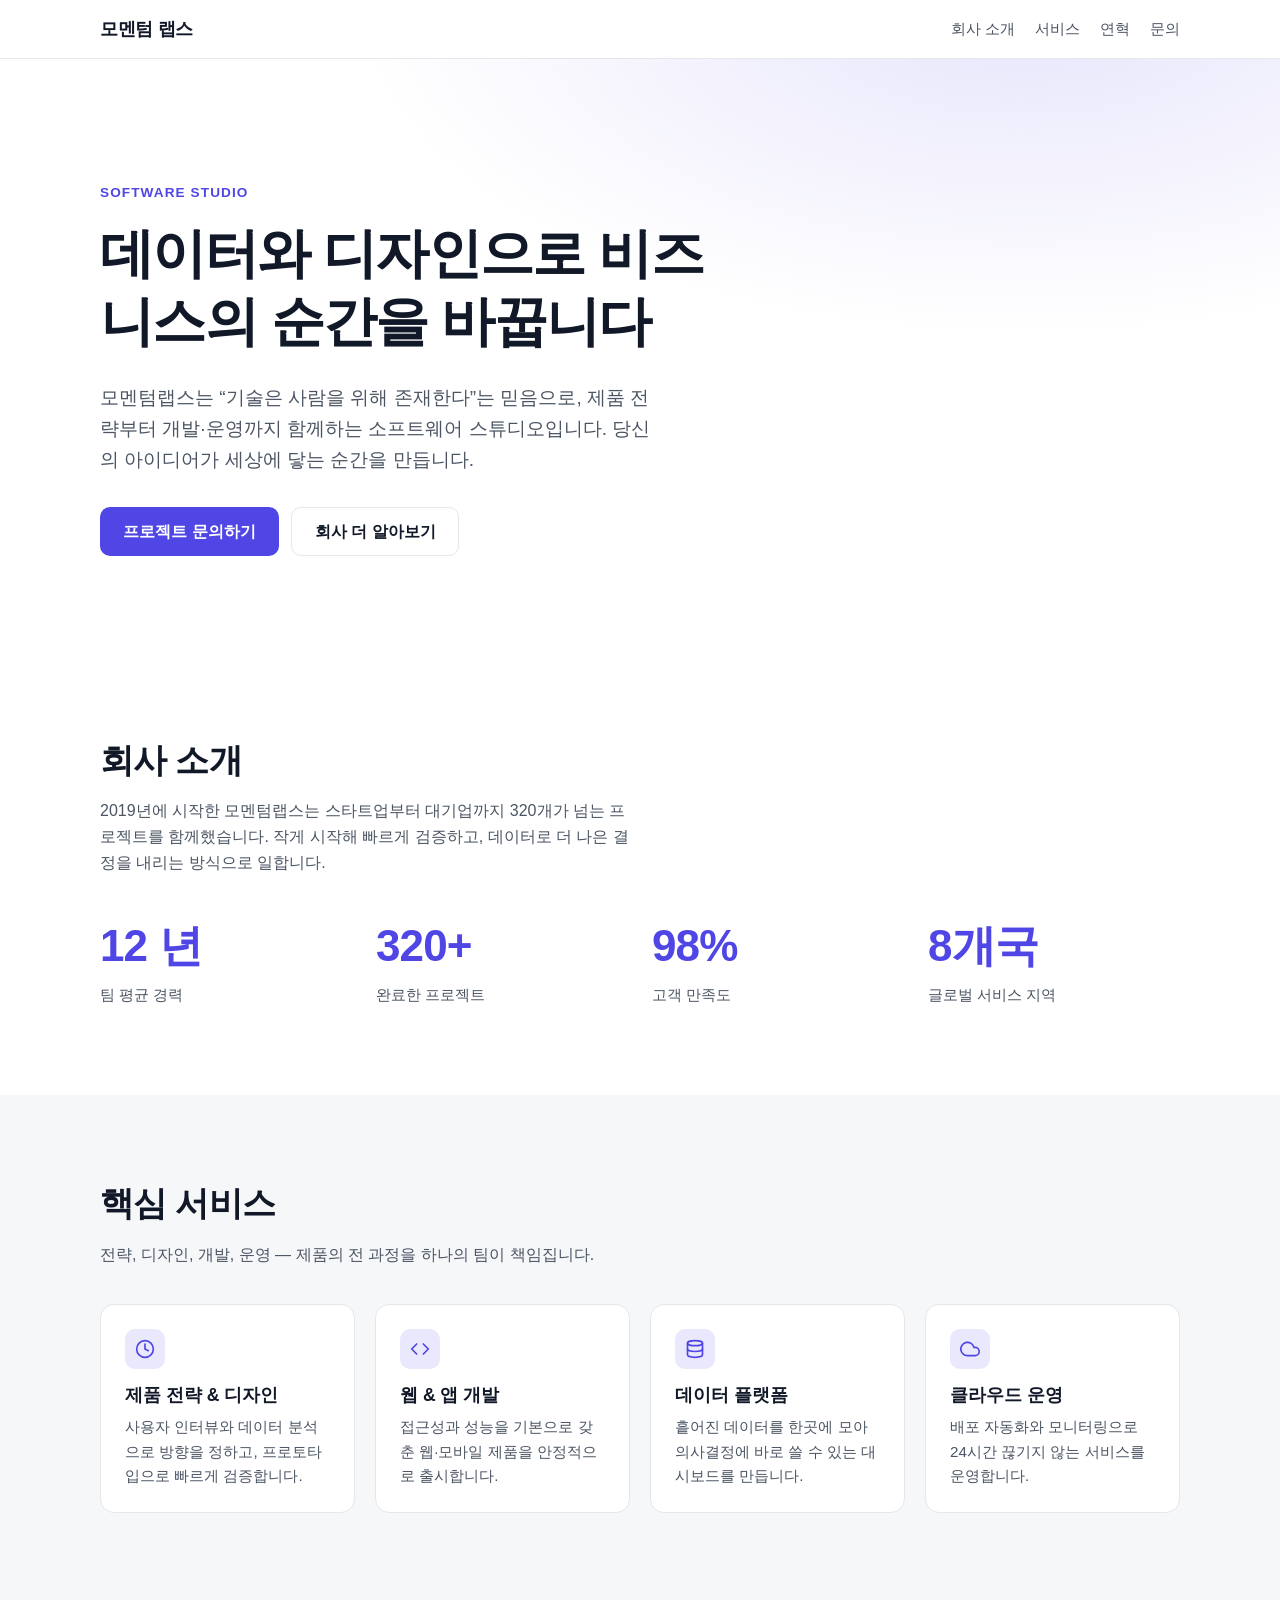
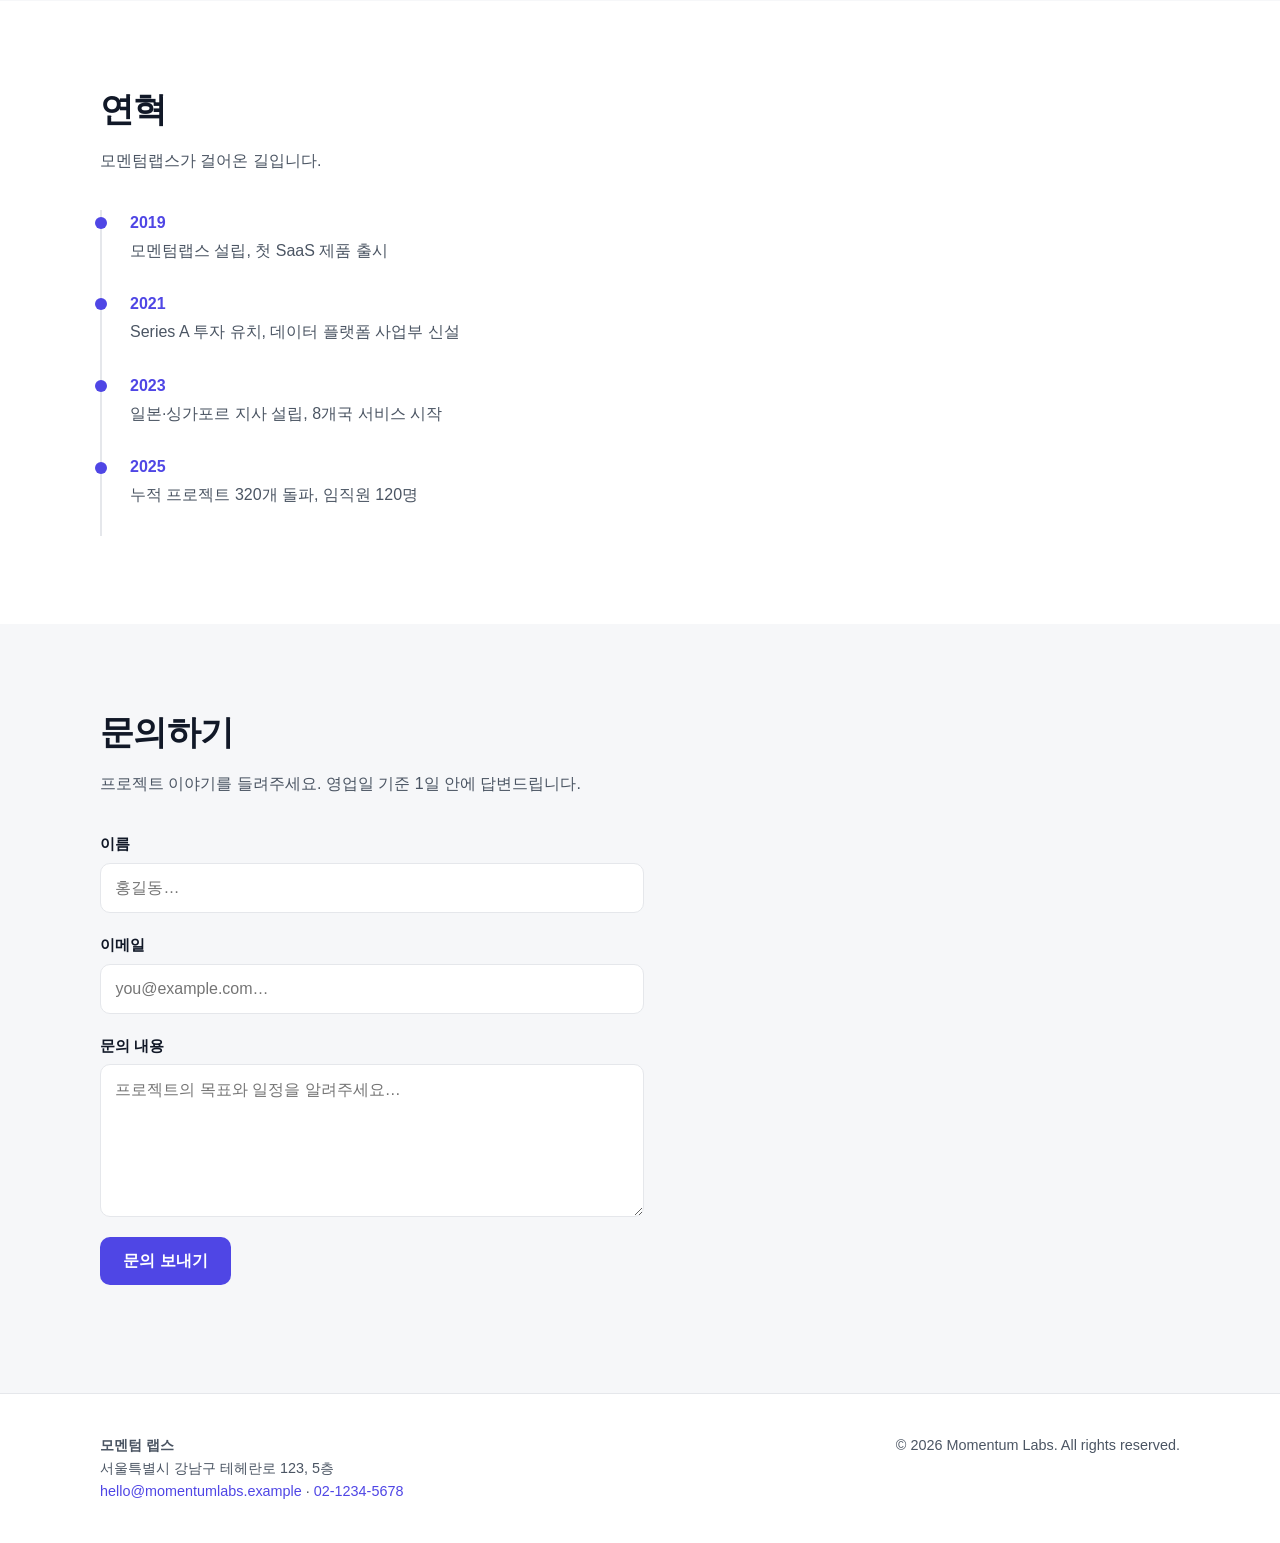
==== html/index.html @ 1ff50514 "test" ====
<!DOCTYPE html>
<html lang="ko">
<head>
    <meta charset="UTF-8">
    <meta name="viewport" content="width=device-width, initial-scale=1">
    <meta name="description" content="모멘텀랩스 — 데이터와 디자인으로 비즈니스의 순간을 바꾸는 소프트웨어 스튜디오입니다.">
    <meta name="theme-color" content="#ffffff" media="(prefers-color-scheme: light)">
    <meta name="theme-color" content="#0b1020" media="(prefers-color-scheme: dark)">
    <title>모멘텀랩스 — 회사 소개</title>
    <style>
        :root {
            color-scheme: light;
            --bg: #ffffff;
            --bg-subtle: #f6f7f9;
            --fg: #111827;
            --fg-muted: #4b5563;
            --accent: #4f46e5;
            --accent-hover: #4338ca;
            --accent-fg: #ffffff;
            --border: #e5e7eb;
            --card: #ffffff;
            --ring: #4f46e5;
            --error: #dc2626;
        }

        @media (prefers-color-scheme: dark) {
            :root {
                color-scheme: dark;
                --bg: #0b1020;
                --bg-subtle: #111830;
                --fg: #f3f4f6;
                --fg-muted: #9ca3af;
                --accent: #818cf8;
                --accent-hover: #a5b4fc;
                --accent-fg: #0b1020;
                --border: #26304d;
                --card: #111830;
                --ring: #a5b4fc;
                --error: #f87171;
            }
        }

        *, *::before, *::after {
            box-sizing: border-box;
        }

        html {
            -webkit-tap-highlight-color: transparent;
        }

        @media (pointer: fine) {
            html {
                overscroll-behavior: none;
            }
        }

        @media (prefers-reduced-motion: no-preference) {
            html {
                scroll-behavior: smooth;
            }
        }

        body {
            margin: 0;
            background: var(--bg);
            color: var(--fg);
            font-family: -apple-system, BlinkMacSystemFont, "Segoe UI", Roboto, "Helvetica Neue", Arial, "Apple SD Gothic Neo", "Noto Sans KR", sans-serif;
            line-height: 1.6;
            overflow-x: clip;
        }

        h1, h2, h3 {
            line-height: 1.25;
            text-wrap: balance;
            margin: 0 0 0.5em;
        }

        p {
            margin: 0 0 1em;
        }

        a {
            color: var(--accent);
            text-decoration: none;
            touch-action: manipulation;
            transition: color 0.2s ease;
        }

        a:hover {
            color: var(--accent-hover);
            text-decoration: underline;
            text-underline-offset: 0.2em;
        }

        :focus-visible {
            outline: 2px solid var(--ring);
            outline-offset: 3px;
            border-radius: 4px;
        }

        .container {
            width: min(1080px, 100% - 2.5rem);
            margin-inline: auto;
        }

        section[id] {
            scroll-margin-top: 5rem;
        }

        /* Skip link */
        .skip-link {
            position: absolute;
            top: -100%;
            left: 1rem;
            z-index: 100;
            background: var(--accent);
            color: var(--accent-fg);
            padding: 0.6rem 1rem;
            border-radius: 0 0 8px 8px;
            font-weight: 600;
        }

        .skip-link:focus-visible {
            top: 0;
            color: var(--accent-fg);
        }

        /* Header */
        .site-header {
            position: sticky;
            top: 0;
            z-index: 50;
            background: color-mix(in srgb, var(--bg) 85%, transparent);
            backdrop-filter: blur(12px);
            border-bottom: 1px solid var(--border);
            padding-left: env(safe-area-inset-left);
            padding-right: env(safe-area-inset-right);
        }

        .nav {
            display: flex;
            align-items: center;
            justify-content: space-between;
            flex-wrap: wrap;
            gap: 0.5rem 1rem;
            padding-block: 0.9rem;
        }

        .brand {
            font-size: 1.15rem;
            font-weight: 800;
            color: var(--fg);
            letter-spacing: -0.02em;
        }

        .brand:hover {
            color: var(--accent);
            text-decoration: none;
        }

        .nav-links {
            display: flex;
            flex-wrap: wrap;
            gap: 0.25rem 1.25rem;
            list-style: none;
            margin: 0;
            padding: 0;
        }

        .nav-links a {
            color: var(--fg-muted);
            font-weight: 500;
            font-size: 0.95rem;
        }

        .nav-links a:hover {
            color: var(--accent);
            text-decoration: none;
        }

        /* Hero */
        .hero {
            position: relative;
            padding: clamp(4rem, 10vw, 7.5rem) 0 clamp(3.5rem, 8vw, 6rem);
            background:
                radial-gradient(60rem 30rem at 80% -10%, color-mix(in srgb, var(--accent) 14%, transparent), transparent 70%),
                var(--bg);
        }

        .hero .eyebrow {
            display: inline-block;
            font-size: 0.85rem;
            font-weight: 700;
            letter-spacing: 0.08em;
            text-transform: uppercase;
            color: var(--accent);
            margin-bottom: 1rem;
        }

        .hero h1 {
            font-size: clamp(2rem, 5.4vw, 3.4rem);
            font-weight: 800;
            letter-spacing: -0.03em;
            max-width: 22ch;
        }

        .hero p {
            font-size: clamp(1.05rem, 2vw, 1.2rem);
            color: var(--fg-muted);
            max-width: 52ch;
            text-wrap: pretty;
        }

        .hero-actions {
            display: flex;
            flex-wrap: wrap;
            gap: 0.75rem;
            margin-top: 2rem;
        }

        /* Buttons */
        .btn {
            display: inline-flex;
            align-items: center;
            justify-content: center;
            gap: 0.5rem;
            min-height: 2.75rem;
            padding: 0.65rem 1.4rem;
            border-radius: 10px;
            border: 1px solid transparent;
            font: inherit;
            font-weight: 600;
            cursor: pointer;
            touch-action: manipulation;
            transition: background-color 0.2s ease, color 0.2s ease, border-color 0.2s ease, transform 0.15s ease;
        }

        .btn:hover {
            text-decoration: none;
        }

        .btn:active {
            transform: translateY(1px);
        }

        .btn-primary {
            background: var(--accent);
            color: var(--accent-fg);
        }

        .btn-primary:hover {
            background: var(--accent-hover);
            color: var(--accent-fg);
        }

        .btn-secondary {
            background: transparent;
            color: var(--fg);
            border-color: var(--border);
        }

        .btn-secondary:hover {
            border-color: var(--accent);
            color: var(--accent);
        }

        /* Sections */
        .section {
            padding: clamp(3.5rem, 8vw, 5.5rem) 0;
        }

        .section-alt {
            background: var(--bg-subtle);
        }

        .section h2 {
            font-size: clamp(1.5rem, 3.4vw, 2.1rem);
            font-weight: 800;
            letter-spacing: -0.02em;
        }

        .section .lead {
            color: var(--fg-muted);
            max-width: 60ch;
            text-wrap: pretty;
        }

        /* Cards */
        .card-grid {
            display: grid;
            grid-template-columns: repeat(auto-fit, minmax(min(240px, 100%), 1fr));
            gap: 1.25rem;
            margin-top: 2.25rem;
        }

        .card {
            background: var(--card);
            border: 1px solid var(--border);
            border-radius: 14px;
            padding: 1.5rem;
            min-width: 0;
            transition: border-color 0.2s ease, transform 0.2s ease;
        }

        .card:hover {
            border-color: var(--accent);
            transform: translateY(-2px);
        }

        .card h3 {
            font-size: 1.1rem;
            font-weight: 700;
        }

        .card p {
            color: var(--fg-muted);
            font-size: 0.95rem;
            margin: 0;
            overflow-wrap: break-word;
        }

        .card .icon {
            display: inline-flex;
            width: 2.5rem;
            height: 2.5rem;
            align-items: center;
            justify-content: center;
            border-radius: 10px;
            background: color-mix(in srgb, var(--accent) 12%, transparent);
            color: var(--accent);
            margin-bottom: 1rem;
        }

        /* Stats */
        .stats {
            display: grid;
            grid-template-columns: repeat(auto-fit, minmax(min(160px, 100%), 1fr));
            gap: 1.5rem;
            margin-top: 2.25rem;
        }

        .stat {
            min-width: 0;
        }

        .stat .value {
            display: block;
            font-size: clamp(2rem, 4.5vw, 2.75rem);
            font-weight: 800;
            letter-spacing: -0.02em;
            color: var(--accent);
            font-variant-numeric: tabular-nums;
        }

        .stat .label {
            color: var(--fg-muted);
            font-size: 0.95rem;
        }

        /* Timeline */
        .timeline {
            list-style: none;
            margin: 2.25rem 0 0;
            padding: 0;
            border-left: 2px solid var(--border);
        }

        .timeline li {
            position: relative;
            padding: 0 0 1.75rem 1.75rem;
        }

        .timeline li::before {
            content: "";
            position: absolute;
            left: -7px;
            top: 0.45rem;
            width: 12px;
            height: 12px;
            border-radius: 50%;
            background: var(--accent);
        }

        .timeline time {
            display: block;
            font-weight: 800;
            font-variant-numeric: tabular-nums;
            color: var(--accent);
        }

        .timeline p {
            margin: 0.15rem 0 0;
            color: var(--fg-muted);
        }

        /* Form */
        .contact-form {
            display: grid;
            gap: 1.25rem;
            max-width: 34rem;
            margin-top: 2.25rem;
        }

        .field {
            display: grid;
            gap: 0.4rem;
        }

        .field label {
            font-weight: 600;
            font-size: 0.95rem;
        }

        .field input,
        .field textarea {
            font: inherit;
            color: var(--fg);
            background: var(--card);
            border: 1px solid var(--border);
            border-radius: 10px;
            padding: 0.7rem 0.9rem;
            width: 100%;
            transition: border-color 0.2s ease;
        }

        .field input:hover,
        .field textarea:hover {
            border-color: var(--fg-muted);
        }

        .field input:focus-visible,
        .field textarea:focus-visible {
            outline: 2px solid var(--ring);
            outline-offset: 1px;
            border-color: var(--accent);
        }

        .field input[aria-invalid="true"],
        .field textarea[aria-invalid="true"] {
            border-color: var(--error);
        }

        .field .error {
            margin: 0;
            font-size: 0.875rem;
            color: var(--error);
        }

        .form-status {
            margin: 0;
            font-weight: 600;
            color: var(--accent);
        }

        .spinner {
            width: 1em;
            height: 1em;
            border: 2px solid currentColor;
            border-top-color: transparent;
            border-radius: 50%;
            animation: spin 0.7s linear infinite;
        }

        @keyframes spin {
            to { transform: rotate(360deg); }
        }

        /* Footer */
        .site-footer {
            border-top: 1px solid var(--border);
            padding: 2.5rem 0 calc(2.5rem + env(safe-area-inset-bottom));
            padding-left: env(safe-area-inset-left);
            padding-right: env(safe-area-inset-right);
            color: var(--fg-muted);
            font-size: 0.9rem;
        }

        .site-footer .footer-grid {
            display: flex;
            flex-wrap: wrap;
            justify-content: space-between;
            gap: 1rem 2rem;
        }

        .site-footer address {
            font-style: normal;
            margin: 0;
        }

        /* Reveal animation */
        .reveal {
            opacity: 0;
            transform: translateY(16px);
            transition: opacity 0.6s ease, transform 0.6s ease;
        }

        .reveal.is-visible {
            opacity: 1;
            transform: none;
        }

        @media (prefers-reduced-motion: reduce) {
            html {
                scroll-behavior: auto;
            }

            .reveal {
                opacity: 1;
                transform: none;
                transition: none;
            }

            .card,
            .btn,
            a {
                transition: none;
            }

            .spinner {
                animation: none;
            }
        }
    </style>
</head>
<body id="top">
    <a class="skip-link" href="#main">본문으로 건너뛰기</a>

    <header class="site-header">
        <nav class="nav container" aria-label="주 메뉴">
            <a class="brand" href="#top" translate="no">모멘텀&nbsp;랩스</a>
            <ul class="nav-links">
                <li><a href="#about">회사 소개</a></li>
                <li><a href="#services">서비스</a></li>
                <li><a href="#history">연혁</a></li>
                <li><a href="#contact">문의</a></li>
            </ul>
        </nav>
    </header>

    <main id="main">
        <section class="hero">
            <div class="container">
                <span class="eyebrow">Software Studio</span>
                <h1>데이터와 디자인으로 비즈니스의 순간을 바꿉니다</h1>
                <p>모멘텀랩스는 “기술은 사람을 위해 존재한다”는 믿음으로, 제품 전략부터 개발·운영까지 함께하는 소프트웨어 스튜디오입니다. 당신의 아이디어가 세상에 닿는 순간을 만듭니다.</p>
                <div class="hero-actions">
                    <a class="btn btn-primary" href="#contact">프로젝트 문의하기</a>
                    <a class="btn btn-secondary" href="#about">회사 더 알아보기</a>
                </div>
            </div>
        </section>

        <section class="section" id="about">
            <div class="container reveal">
                <h2>회사 소개</h2>
                <p class="lead">2019년에 시작한 모멘텀랩스는 스타트업부터 대기업까지 320개가 넘는 프로젝트를 함께했습니다. 작게 시작해 빠르게 검증하고, 데이터로 더 나은 결정을 내리는 방식으로 일합니다.</p>
                <div class="stats">
                    <div class="stat">
                        <span class="value">12&nbsp;년</span>
                        <span class="label">팀 평균 경력</span>
                    </div>
                    <div class="stat">
                        <span class="value">320+</span>
                        <span class="label">완료한 프로젝트</span>
                    </div>
                    <div class="stat">
                        <span class="value">98%</span>
                        <span class="label">고객 만족도</span>
                    </div>
                    <div class="stat">
                        <span class="value">8개국</span>
                        <span class="label">글로벌 서비스 지역</span>
                    </div>
                </div>
            </div>
        </section>

        <section class="section section-alt" id="services">
            <div class="container reveal">
                <h2>핵심 서비스</h2>
                <p class="lead">전략, 디자인, 개발, 운영 — 제품의 전 과정을 하나의 팀이 책임집니다.</p>
                <div class="card-grid">
                    <article class="card">
                        <span class="icon" aria-hidden="true">
                            <svg width="20" height="20" viewBox="0 0 24 24" fill="none" stroke="currentColor" stroke-width="2" stroke-linecap="round" stroke-linejoin="round"><circle cx="12" cy="12" r="10"/><path d="M12 6v6l4 2"/></svg>
                        </span>
                        <h3>제품 전략 &amp; 디자인</h3>
                        <p>사용자 인터뷰와 데이터 분석으로 방향을 정하고, 프로토타입으로 빠르게 검증합니다.</p>
                    </article>
                    <article class="card">
                        <span class="icon" aria-hidden="true">
                            <svg width="20" height="20" viewBox="0 0 24 24" fill="none" stroke="currentColor" stroke-width="2" stroke-linecap="round" stroke-linejoin="round"><polyline points="16 18 22 12 16 6"/><polyline points="8 6 2 12 8 18"/></svg>
                        </span>
                        <h3>웹 &amp; 앱 개발</h3>
                        <p>접근성과 성능을 기본으로 갖춘 웹·모바일 제품을 안정적으로 출시합니다.</p>
                    </article>
                    <article class="card">
                        <span class="icon" aria-hidden="true">
                            <svg width="20" height="20" viewBox="0 0 24 24" fill="none" stroke="currentColor" stroke-width="2" stroke-linecap="round" stroke-linejoin="round"><ellipse cx="12" cy="5" rx="9" ry="3"/><path d="M21 12c0 1.66-4 3-9 3s-9-1.34-9-3"/><path d="M3 5v14c0 1.66 4 3 9 3s9-1.34 9-3V5"/></svg>
                        </span>
                        <h3>데이터 플랫폼</h3>
                        <p>흩어진 데이터를 한곳에 모아 의사결정에 바로 쓸 수 있는 대시보드를 만듭니다.</p>
                    </article>
                    <article class="card">
                        <span class="icon" aria-hidden="true">
                            <svg width="20" height="20" viewBox="0 0 24 24" fill="none" stroke="currentColor" stroke-width="2" stroke-linecap="round" stroke-linejoin="round"><path d="M18 10h-1.26A8 8 0 1 0 9 20h9a5 5 0 0 0 0-10z"/></svg>
                        </span>
                        <h3>클라우드 운영</h3>
                        <p>배포 자동화와 모니터링으로 24시간 끊기지 않는 서비스를 운영합니다.</p>
                    </article>
                </div>
            </div>
        </section>

        <section class="section" id="history">
            <div class="container reveal">
                <h2>연혁</h2>
                <p class="lead">모멘텀랩스가 걸어온 길입니다.</p>
                <ol class="timeline">
                    <li>
                        <time datetime="2019">2019</time>
                        <p>모멘텀랩스 설립, 첫 SaaS 제품 출시</p>
                    </li>
                    <li>
                        <time datetime="2021">2021</time>
                        <p>Series&nbsp;A 투자 유치, 데이터 플랫폼 사업부 신설</p>
                    </li>
                    <li>
                        <time datetime="2023">2023</time>
                        <p>일본·싱가포르 지사 설립, 8개국 서비스 시작</p>
                    </li>
                    <li>
                        <time datetime="2025">2025</time>
                        <p>누적 프로젝트 320개 돌파, 임직원 120명</p>
                    </li>
                </ol>
            </div>
        </section>

        <section class="section section-alt" id="contact">
            <div class="container reveal">
                <h2>문의하기</h2>
                <p class="lead">프로젝트 이야기를 들려주세요. 영업일 기준 1일 안에 답변드립니다.</p>
                <form class="contact-form" id="contact-form" novalidate>
                    <div class="field">
                        <label for="name">이름</label>
                        <input id="name" name="name" type="text" autocomplete="name" placeholder="홍길동…" required aria-describedby="name-error">
                        <p class="error" id="name-error" hidden>이름을 입력해 주세요.</p>
                    </div>
                    <div class="field">
                        <label for="email">이메일</label>
                        <input id="email" name="email" type="email" inputmode="email" autocomplete="email" spellcheck="false" placeholder="you@example.com…" required aria-describedby="email-error">
                        <p class="error" id="email-error" hidden>올바른 이메일 주소를 입력해 주세요. 예: you@example.com</p>
                    </div>
                    <div class="field">
                        <label for="message">문의 내용</label>
                        <textarea id="message" name="message" rows="5" placeholder="프로젝트의 목표와 일정을 알려주세요…" required aria-describedby="message-error"></textarea>
                        <p class="error" id="message-error" hidden>문의 내용을 입력해 주세요.</p>
                    </div>
                    <div>
                        <button class="btn btn-primary" type="submit" id="submit-btn">문의 보내기</button>
                    </div>
                    <p class="form-status" id="form-status" aria-live="polite"></p>
                </form>
            </div>
        </section>
    </main>

    <footer class="site-footer">
        <div class="container footer-grid">
            <address>
                <strong translate="no">모멘텀&nbsp;랩스</strong><br>
                서울특별시 강남구 테헤란로 123, 5층<br>
                <a href="mailto:hello@momentumlabs.example">hello@momentumlabs.example</a> · <a href="tel:+82212345678">02-1234-5678</a>
            </address>
            <p>© <span id="year">2026</span> Momentum Labs. All rights reserved.</p>
        </div>
    </footer>

    <script>
        // Footer year
        document.getElementById('year').textContent = new Date().getFullYear();

        // Scroll reveal (skipped under prefers-reduced-motion via CSS)
        const revealEls = document.querySelectorAll('.reveal');
        if ('IntersectionObserver' in window) {
            const observer = new IntersectionObserver((entries) => {
                for (const entry of entries) {
                    if (entry.isIntersecting) {
                        entry.target.classList.add('is-visible');
                        observer.unobserve(entry.target);
                    }
                }
            }, { threshold: 0.15 });
            revealEls.forEach((el) => observer.observe(el));
        } else {
            revealEls.forEach((el) => el.classList.add('is-visible'));
        }

        // Contact form validation & submit
        const form = document.getElementById('contact-form');
        const submitBtn = document.getElementById('submit-btn');
        const status = document.getElementById('form-status');
        const emailPattern = /^[^\s@]+@[^\s@]+\.[^\s@]+$/;

        function setError(input, errorEl, show) {
            input.setAttribute('aria-invalid', String(show));
            errorEl.hidden = !show;
        }

        form.addEventListener('submit', (event) => {
            event.preventDefault();
            status.textContent = '';

            const name = form.elements.name;
            const email = form.elements.email;
            const message = form.elements.message;

            const checks = [
                [name, document.getElementById('name-error'), name.value.trim() === ''],
                [email, document.getElementById('email-error'), !emailPattern.test(email.value.trim())],
                [message, document.getElementById('message-error'), message.value.trim() === ''],
            ];

            let firstInvalid = null;
            for (const [input, errorEl, invalid] of checks) {
                setError(input, errorEl, invalid);
                if (invalid && !firstInvalid) firstInvalid = input;
            }

            if (firstInvalid) {
                firstInvalid.focus();
                return;
            }

            submitBtn.disabled = true;
            submitBtn.innerHTML = '<span class="spinner" aria-hidden="true"></span> 보내는 중…';
            submitBtn.setAttribute('aria-busy', 'true');

            setTimeout(() => {
                submitBtn.disabled = false;
                submitBtn.textContent = '문의 보내기';
                submitBtn.removeAttribute('aria-busy');
                form.reset();
                status.textContent = '문의가 접수되었습니다. 영업일 기준 1일 안에 답변드리겠습니다.';
            }, 1200);
        });
    </script>
</body>
</html>
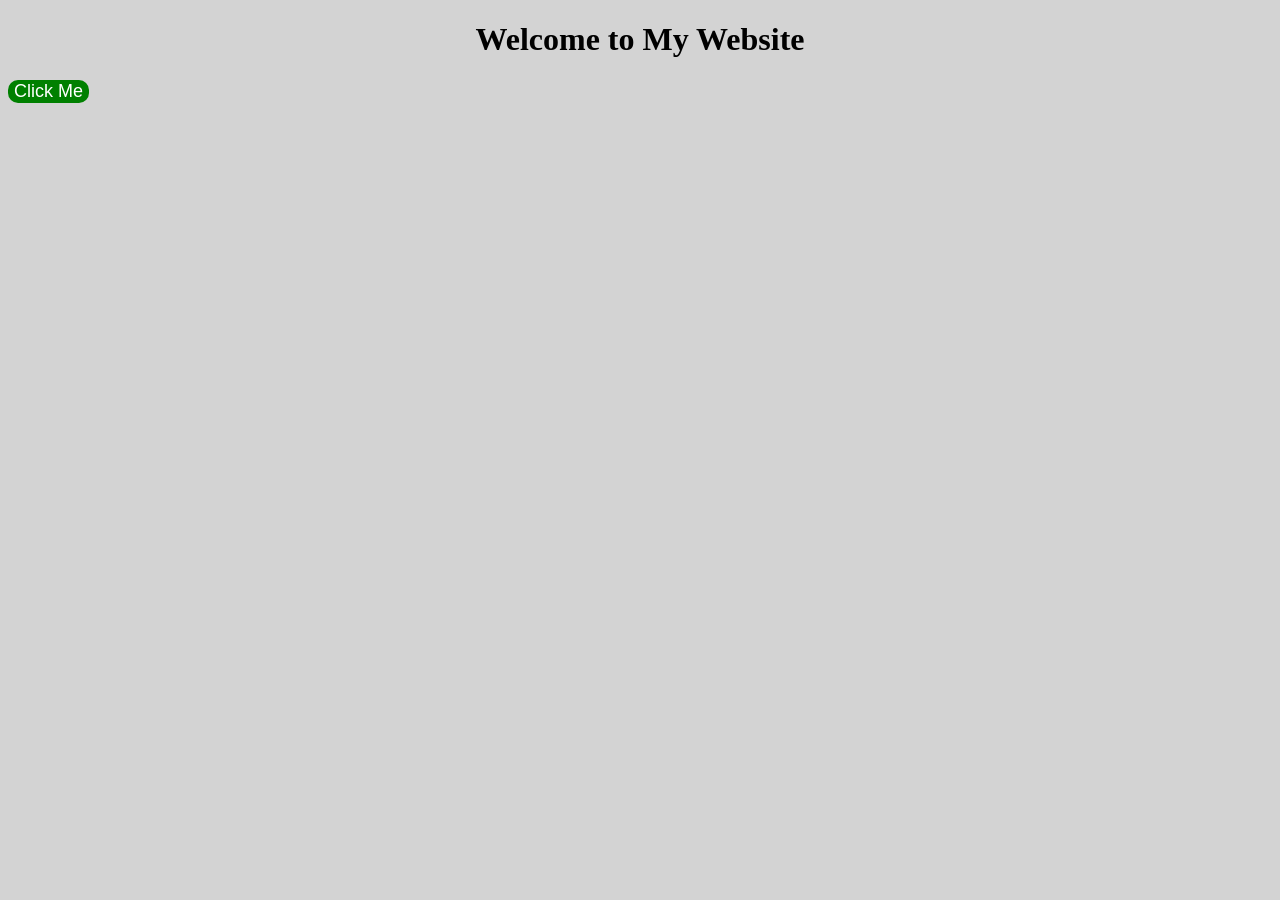
==== commit 22671e04: "move folder" ====
--- a/html/index.html
+++ b/html/index.html
@@ -1,750 +1,14 @@
 <!DOCTYPE html>
-<html lang="ko">
+<html lang="en">
 <head>
     <meta charset="UTF-8">
-    <meta name="viewport" content="width=device-width, initial-scale=1">
-    <meta name="description" content="모멘텀랩스 — 데이터와 디자인으로 비즈니스의 순간을 바꾸는 소프트웨어 스튜디오입니다.">
-    <meta name="theme-color" content="#ffffff" media="(prefers-color-scheme: light)">
-    <meta name="theme-color" content="#0b1020" media="(prefers-color-scheme: dark)">
-    <title>모멘텀랩스 — 회사 소개</title>
-    <style>
-        :root {
-            color-scheme: light;
-            --bg: #ffffff;
-            --bg-subtle: #f6f7f9;
-            --fg: #111827;
-            --fg-muted: #4b5563;
-            --accent: #4f46e5;
-            --accent-hover: #4338ca;
-            --accent-fg: #ffffff;
-            --border: #e5e7eb;
-            --card: #ffffff;
-            --ring: #4f46e5;
-            --error: #dc2626;
-        }
+    <meta name="viewport" content="width=device-width, initial-scale=1.0">
+    <title>test</title>
+</head>
+<body style="background-color:lightgray;">
+    <h1 style="color:black;text-align:center;">Welcome to My Website</h1>
+    <button style="color:white;background-color:green;font-size:18px;border-style:none;border-radius:10px;" padding="12px 30px 12px 30px">Click Me</button>
 
-        @media (prefers-color-scheme: dark) {
-            :root {
-                color-scheme: dark;
-                --bg: #0b1020;
-                --bg-subtle: #111830;
-                --fg: #f3f4f6;
-                --fg-muted: #9ca3af;
-                --accent: #818cf8;
-                --accent-hover: #a5b4fc;
-                --accent-fg: #0b1020;
-                --border: #26304d;
-                --card: #111830;
-                --ring: #a5b4fc;
-                --error: #f87171;
-            }
-        }
 
-        *, *::before, *::after {
-            box-sizing: border-box;
-        }
-
-        html {
-            -webkit-tap-highlight-color: transparent;
-        }
-
-        @media (pointer: fine) {
-            html {
-                overscroll-behavior: none;
-            }
-        }
-
-        @media (prefers-reduced-motion: no-preference) {
-            html {
-                scroll-behavior: smooth;
-            }
-        }
-
-        body {
-            margin: 0;
-            background: var(--bg);
-            color: var(--fg);
-            font-family: -apple-system, BlinkMacSystemFont, "Segoe UI", Roboto, "Helvetica Neue", Arial, "Apple SD Gothic Neo", "Noto Sans KR", sans-serif;
-            line-height: 1.6;
-            overflow-x: clip;
-        }
-
-        h1, h2, h3 {
-            line-height: 1.25;
-            text-wrap: balance;
-            margin: 0 0 0.5em;
-        }
-
-        p {
-            margin: 0 0 1em;
-        }
-
-        a {
-            color: var(--accent);
-            text-decoration: none;
-            touch-action: manipulation;
-            transition: color 0.2s ease;
-        }
-
-        a:hover {
-            color: var(--accent-hover);
-            text-decoration: underline;
-            text-underline-offset: 0.2em;
-        }
-
-        :focus-visible {
-            outline: 2px solid var(--ring);
-            outline-offset: 3px;
-            border-radius: 4px;
-        }
-
-        .container {
-            width: min(1080px, 100% - 2.5rem);
-            margin-inline: auto;
-        }
-
-        section[id] {
-            scroll-margin-top: 5rem;
-        }
-
-        /* Skip link */
-        .skip-link {
-            position: absolute;
-            top: -100%;
-            left: 1rem;
-            z-index: 100;
-            background: var(--accent);
-            color: var(--accent-fg);
-            padding: 0.6rem 1rem;
-            border-radius: 0 0 8px 8px;
-            font-weight: 600;
-        }
-
-        .skip-link:focus-visible {
-            top: 0;
-            color: var(--accent-fg);
-        }
-
-        /* Header */
-        .site-header {
-            position: sticky;
-            top: 0;
-            z-index: 50;
-            background: color-mix(in srgb, var(--bg) 85%, transparent);
-            backdrop-filter: blur(12px);
-            border-bottom: 1px solid var(--border);
-            padding-left: env(safe-area-inset-left);
-            padding-right: env(safe-area-inset-right);
-        }
-
-        .nav {
-            display: flex;
-            align-items: center;
-            justify-content: space-between;
-            flex-wrap: wrap;
-            gap: 0.5rem 1rem;
-            padding-block: 0.9rem;
-        }
-
-        .brand {
-            font-size: 1.15rem;
-            font-weight: 800;
-            color: var(--fg);
-            letter-spacing: -0.02em;
-        }
-
-        .brand:hover {
-            color: var(--accent);
-            text-decoration: none;
-        }
-
-        .nav-links {
-            display: flex;
-            flex-wrap: wrap;
-            gap: 0.25rem 1.25rem;
-            list-style: none;
-            margin: 0;
-            padding: 0;
-        }
-
-        .nav-links a {
-            color: var(--fg-muted);
-            font-weight: 500;
-            font-size: 0.95rem;
-        }
-
-        .nav-links a:hover {
-            color: var(--accent);
-            text-decoration: none;
-        }
-
-        /* Hero */
-        .hero {
-            position: relative;
-            padding: clamp(4rem, 10vw, 7.5rem) 0 clamp(3.5rem, 8vw, 6rem);
-            background:
-                radial-gradient(60rem 30rem at 80% -10%, color-mix(in srgb, var(--accent) 14%, transparent), transparent 70%),
-                var(--bg);
-        }
-
-        .hero .eyebrow {
-            display: inline-block;
-            font-size: 0.85rem;
-            font-weight: 700;
-            letter-spacing: 0.08em;
-            text-transform: uppercase;
-            color: var(--accent);
-            margin-bottom: 1rem;
-        }
-
-        .hero h1 {
-            font-size: clamp(2rem, 5.4vw, 3.4rem);
-            font-weight: 800;
-            letter-spacing: -0.03em;
-            max-width: 22ch;
-        }
-
-        .hero p {
-            font-size: clamp(1.05rem, 2vw, 1.2rem);
-            color: var(--fg-muted);
-            max-width: 52ch;
-            text-wrap: pretty;
-        }
-
-        .hero-actions {
-            display: flex;
-            flex-wrap: wrap;
-            gap: 0.75rem;
-            margin-top: 2rem;
-        }
-
-        /* Buttons */
-        .btn {
-            display: inline-flex;
-            align-items: center;
-            justify-content: center;
-            gap: 0.5rem;
-            min-height: 2.75rem;
-            padding: 0.65rem 1.4rem;
-            border-radius: 10px;
-            border: 1px solid transparent;
-            font: inherit;
-            font-weight: 600;
-            cursor: pointer;
-            touch-action: manipulation;
-            transition: background-color 0.2s ease, color 0.2s ease, border-color 0.2s ease, transform 0.15s ease;
-        }
-
-        .btn:hover {
-            text-decoration: none;
-        }
-
-        .btn:active {
-            transform: translateY(1px);
-        }
-
-        .btn-primary {
-            background: var(--accent);
-            color: var(--accent-fg);
-        }
-
-        .btn-primary:hover {
-            background: var(--accent-hover);
-            color: var(--accent-fg);
-        }
-
-        .btn-secondary {
-            background: transparent;
-            color: var(--fg);
-            border-color: var(--border);
-        }
-
-        .btn-secondary:hover {
-            border-color: var(--accent);
-            color: var(--accent);
-        }
-
-        /* Sections */
-        .section {
-            padding: clamp(3.5rem, 8vw, 5.5rem) 0;
-        }
-
-        .section-alt {
-            background: var(--bg-subtle);
-        }
-
-        .section h2 {
-            font-size: clamp(1.5rem, 3.4vw, 2.1rem);
-            font-weight: 800;
-            letter-spacing: -0.02em;
-        }
-
-        .section .lead {
-            color: var(--fg-muted);
-            max-width: 60ch;
-            text-wrap: pretty;
-        }
-
-        /* Cards */
-        .card-grid {
-            display: grid;
-            grid-template-columns: repeat(auto-fit, minmax(min(240px, 100%), 1fr));
-            gap: 1.25rem;
-            margin-top: 2.25rem;
-        }
-
-        .card {
-            background: var(--card);
-            border: 1px solid var(--border);
-            border-radius: 14px;
-            padding: 1.5rem;
-            min-width: 0;
-            transition: border-color 0.2s ease, transform 0.2s ease;
-        }
-
-        .card:hover {
-            border-color: var(--accent);
-            transform: translateY(-2px);
-        }
-
-        .card h3 {
-            font-size: 1.1rem;
-            font-weight: 700;
-        }
-
-        .card p {
-            color: var(--fg-muted);
-            font-size: 0.95rem;
-            margin: 0;
-            overflow-wrap: break-word;
-        }
-
-        .card .icon {
-            display: inline-flex;
-            width: 2.5rem;
-            height: 2.5rem;
-            align-items: center;
-            justify-content: center;
-            border-radius: 10px;
-            background: color-mix(in srgb, var(--accent) 12%, transparent);
-            color: var(--accent);
-            margin-bottom: 1rem;
-        }
-
-        /* Stats */
-        .stats {
-            display: grid;
-            grid-template-columns: repeat(auto-fit, minmax(min(160px, 100%), 1fr));
-            gap: 1.5rem;
-            margin-top: 2.25rem;
-        }
-
-        .stat {
-            min-width: 0;
-        }
-
-        .stat .value {
-            display: block;
-            font-size: clamp(2rem, 4.5vw, 2.75rem);
-            font-weight: 800;
-            letter-spacing: -0.02em;
-            color: var(--accent);
-            font-variant-numeric: tabular-nums;
-        }
-
-        .stat .label {
-            color: var(--fg-muted);
-            font-size: 0.95rem;
-        }
-
-        /* Timeline */
-        .timeline {
-            list-style: none;
-            margin: 2.25rem 0 0;
-            padding: 0;
-            border-left: 2px solid var(--border);
-        }
-
-        .timeline li {
-            position: relative;
-            padding: 0 0 1.75rem 1.75rem;
-        }
-
-        .timeline li::before {
-            content: "";
-            position: absolute;
-            left: -7px;
-            top: 0.45rem;
-            width: 12px;
-            height: 12px;
-            border-radius: 50%;
-            background: var(--accent);
-        }
-
-        .timeline time {
-            display: block;
-            font-weight: 800;
-            font-variant-numeric: tabular-nums;
-            color: var(--accent);
-        }
-
-        .timeline p {
-            margin: 0.15rem 0 0;
-            color: var(--fg-muted);
-        }
-
-        /* Form */
-        .contact-form {
-            display: grid;
-            gap: 1.25rem;
-            max-width: 34rem;
-            margin-top: 2.25rem;
-        }
-
-        .field {
-            display: grid;
-            gap: 0.4rem;
-        }
-
-        .field label {
-            font-weight: 600;
-            font-size: 0.95rem;
-        }
-
-        .field input,
-        .field textarea {
-            font: inherit;
-            color: var(--fg);
-            background: var(--card);
-            border: 1px solid var(--border);
-            border-radius: 10px;
-            padding: 0.7rem 0.9rem;
-            width: 100%;
-            transition: border-color 0.2s ease;
-        }
-
-        .field input:hover,
-        .field textarea:hover {
-            border-color: var(--fg-muted);
-        }
-
-        .field input:focus-visible,
-        .field textarea:focus-visible {
-            outline: 2px solid var(--ring);
-            outline-offset: 1px;
-            border-color: var(--accent);
-        }
-
-        .field input[aria-invalid="true"],
-        .field textarea[aria-invalid="true"] {
-            border-color: var(--error);
-        }
-
-        .field .error {
-            margin: 0;
-            font-size: 0.875rem;
-            color: var(--error);
-        }
-
-        .form-status {
-            margin: 0;
-            font-weight: 600;
-            color: var(--accent);
-        }
-
-        .spinner {
-            width: 1em;
-            height: 1em;
-            border: 2px solid currentColor;
-            border-top-color: transparent;
-            border-radius: 50%;
-            animation: spin 0.7s linear infinite;
-        }
-
-        @keyframes spin {
-            to { transform: rotate(360deg); }
-        }
-
-        /* Footer */
-        .site-footer {
-            border-top: 1px solid var(--border);
-            padding: 2.5rem 0 calc(2.5rem + env(safe-area-inset-bottom));
-            padding-left: env(safe-area-inset-left);
-            padding-right: env(safe-area-inset-right);
-            color: var(--fg-muted);
-            font-size: 0.9rem;
-        }
-
-        .site-footer .footer-grid {
-            display: flex;
-            flex-wrap: wrap;
-            justify-content: space-between;
-            gap: 1rem 2rem;
-        }
-
-        .site-footer address {
-            font-style: normal;
-            margin: 0;
-        }
-
-        /* Reveal animation */
-        .reveal {
-            opacity: 0;
-            transform: translateY(16px);
-            transition: opacity 0.6s ease, transform 0.6s ease;
-        }
-
-        .reveal.is-visible {
-            opacity: 1;
-            transform: none;
-        }
-
-        @media (prefers-reduced-motion: reduce) {
-            html {
-                scroll-behavior: auto;
-            }
-
-            .reveal {
-                opacity: 1;
-                transform: none;
-                transition: none;
-            }
-
-            .card,
-            .btn,
-            a {
-                transition: none;
-            }
-
-            .spinner {
-                animation: none;
-            }
-        }
-    </style>
-</head>
-<body id="top">
-    <a class="skip-link" href="#main">본문으로 건너뛰기</a>
-
-    <header class="site-header">
-        <nav class="nav container" aria-label="주 메뉴">
-            <a class="brand" href="#top" translate="no">모멘텀&nbsp;랩스</a>
-            <ul class="nav-links">
-                <li><a href="#about">회사 소개</a></li>
-                <li><a href="#services">서비스</a></li>
-                <li><a href="#history">연혁</a></li>
-                <li><a href="#contact">문의</a></li>
-            </ul>
-        </nav>
-    </header>
-
-    <main id="main">
-        <section class="hero">
-            <div class="container">
-                <span class="eyebrow">Software Studio</span>
-                <h1>데이터와 디자인으로 비즈니스의 순간을 바꿉니다</h1>
-                <p>모멘텀랩스는 “기술은 사람을 위해 존재한다”는 믿음으로, 제품 전략부터 개발·운영까지 함께하는 소프트웨어 스튜디오입니다. 당신의 아이디어가 세상에 닿는 순간을 만듭니다.</p>
-                <div class="hero-actions">
-                    <a class="btn btn-primary" href="#contact">프로젝트 문의하기</a>
-                    <a class="btn btn-secondary" href="#about">회사 더 알아보기</a>
-                </div>
-            </div>
-        </section>
-
-        <section class="section" id="about">
-            <div class="container reveal">
-                <h2>회사 소개</h2>
-                <p class="lead">2019년에 시작한 모멘텀랩스는 스타트업부터 대기업까지 320개가 넘는 프로젝트를 함께했습니다. 작게 시작해 빠르게 검증하고, 데이터로 더 나은 결정을 내리는 방식으로 일합니다.</p>
-                <div class="stats">
-                    <div class="stat">
-                        <span class="value">12&nbsp;년</span>
-                        <span class="label">팀 평균 경력</span>
-                    </div>
-                    <div class="stat">
-                        <span class="value">320+</span>
-                        <span class="label">완료한 프로젝트</span>
-                    </div>
-                    <div class="stat">
-                        <span class="value">98%</span>
-                        <span class="label">고객 만족도</span>
-                    </div>
-                    <div class="stat">
-                        <span class="value">8개국</span>
-                        <span class="label">글로벌 서비스 지역</span>
-                    </div>
-                </div>
-            </div>
-        </section>
-
-        <section class="section section-alt" id="services">
-            <div class="container reveal">
-                <h2>핵심 서비스</h2>
-                <p class="lead">전략, 디자인, 개발, 운영 — 제품의 전 과정을 하나의 팀이 책임집니다.</p>
-                <div class="card-grid">
-                    <article class="card">
-                        <span class="icon" aria-hidden="true">
-                            <svg width="20" height="20" viewBox="0 0 24 24" fill="none" stroke="currentColor" stroke-width="2" stroke-linecap="round" stroke-linejoin="round"><circle cx="12" cy="12" r="10"/><path d="M12 6v6l4 2"/></svg>
-                        </span>
-                        <h3>제품 전략 &amp; 디자인</h3>
-                        <p>사용자 인터뷰와 데이터 분석으로 방향을 정하고, 프로토타입으로 빠르게 검증합니다.</p>
-                    </article>
-                    <article class="card">
-                        <span class="icon" aria-hidden="true">
-                            <svg width="20" height="20" viewBox="0 0 24 24" fill="none" stroke="currentColor" stroke-width="2" stroke-linecap="round" stroke-linejoin="round"><polyline points="16 18 22 12 16 6"/><polyline points="8 6 2 12 8 18"/></svg>
-                        </span>
-                        <h3>웹 &amp; 앱 개발</h3>
-                        <p>접근성과 성능을 기본으로 갖춘 웹·모바일 제품을 안정적으로 출시합니다.</p>
-                    </article>
-                    <article class="card">
-                        <span class="icon" aria-hidden="true">
-                            <svg width="20" height="20" viewBox="0 0 24 24" fill="none" stroke="currentColor" stroke-width="2" stroke-linecap="round" stroke-linejoin="round"><ellipse cx="12" cy="5" rx="9" ry="3"/><path d="M21 12c0 1.66-4 3-9 3s-9-1.34-9-3"/><path d="M3 5v14c0 1.66 4 3 9 3s9-1.34 9-3V5"/></svg>
-                        </span>
-                        <h3>데이터 플랫폼</h3>
-                        <p>흩어진 데이터를 한곳에 모아 의사결정에 바로 쓸 수 있는 대시보드를 만듭니다.</p>
-                    </article>
-                    <article class="card">
-                        <span class="icon" aria-hidden="true">
-                            <svg width="20" height="20" viewBox="0 0 24 24" fill="none" stroke="currentColor" stroke-width="2" stroke-linecap="round" stroke-linejoin="round"><path d="M18 10h-1.26A8 8 0 1 0 9 20h9a5 5 0 0 0 0-10z"/></svg>
-                        </span>
-                        <h3>클라우드 운영</h3>
-                        <p>배포 자동화와 모니터링으로 24시간 끊기지 않는 서비스를 운영합니다.</p>
-                    </article>
-                </div>
-            </div>
-        </section>
-
-        <section class="section" id="history">
-            <div class="container reveal">
-                <h2>연혁</h2>
-                <p class="lead">모멘텀랩스가 걸어온 길입니다.</p>
-                <ol class="timeline">
-                    <li>
-                        <time datetime="2019">2019</time>
-                        <p>모멘텀랩스 설립, 첫 SaaS 제품 출시</p>
-                    </li>
-                    <li>
-                        <time datetime="2021">2021</time>
-                        <p>Series&nbsp;A 투자 유치, 데이터 플랫폼 사업부 신설</p>
-                    </li>
-                    <li>
-                        <time datetime="2023">2023</time>
-                        <p>일본·싱가포르 지사 설립, 8개국 서비스 시작</p>
-                    </li>
-                    <li>
-                        <time datetime="2025">2025</time>
-                        <p>누적 프로젝트 320개 돌파, 임직원 120명</p>
-                    </li>
-                </ol>
-            </div>
-        </section>
-
-        <section class="section section-alt" id="contact">
-            <div class="container reveal">
-                <h2>문의하기</h2>
-                <p class="lead">프로젝트 이야기를 들려주세요. 영업일 기준 1일 안에 답변드립니다.</p>
-                <form class="contact-form" id="contact-form" novalidate>
-                    <div class="field">
-                        <label for="name">이름</label>
-                        <input id="name" name="name" type="text" autocomplete="name" placeholder="홍길동…" required aria-describedby="name-error">
-                        <p class="error" id="name-error" hidden>이름을 입력해 주세요.</p>
-                    </div>
-                    <div class="field">
-                        <label for="email">이메일</label>
-                        <input id="email" name="email" type="email" inputmode="email" autocomplete="email" spellcheck="false" placeholder="you@example.com…" required aria-describedby="email-error">
-                        <p class="error" id="email-error" hidden>올바른 이메일 주소를 입력해 주세요. 예: you@example.com</p>
-                    </div>
-                    <div class="field">
-                        <label for="message">문의 내용</label>
-                        <textarea id="message" name="message" rows="5" placeholder="프로젝트의 목표와 일정을 알려주세요…" required aria-describedby="message-error"></textarea>
-                        <p class="error" id="message-error" hidden>문의 내용을 입력해 주세요.</p>
-                    </div>
-                    <div>
-                        <button class="btn btn-primary" type="submit" id="submit-btn">문의 보내기</button>
-                    </div>
-                    <p class="form-status" id="form-status" aria-live="polite"></p>
-                </form>
-            </div>
-        </section>
-    </main>
-
-    <footer class="site-footer">
-        <div class="container footer-grid">
-            <address>
-                <strong translate="no">모멘텀&nbsp;랩스</strong><br>
-                서울특별시 강남구 테헤란로 123, 5층<br>
-                <a href="mailto:hello@momentumlabs.example">hello@momentumlabs.example</a> · <a href="tel:+82212345678">02-1234-5678</a>
-            </address>
-            <p>© <span id="year">2026</span> Momentum Labs. All rights reserved.</p>
-        </div>
-    </footer>
-
-    <script>
-        // Footer year
-        document.getElementById('year').textContent = new Date().getFullYear();
-
-        // Scroll reveal (skipped under prefers-reduced-motion via CSS)
-        const revealEls = document.querySelectorAll('.reveal');
-        if ('IntersectionObserver' in window) {
-            const observer = new IntersectionObserver((entries) => {
-                for (const entry of entries) {
-                    if (entry.isIntersecting) {
-                        entry.target.classList.add('is-visible');
-                        observer.unobserve(entry.target);
-                    }
-                }
-            }, { threshold: 0.15 });
-            revealEls.forEach((el) => observer.observe(el));
-        } else {
-            revealEls.forEach((el) => el.classList.add('is-visible'));
-        }
-
-        // Contact form validation & submit
-        const form = document.getElementById('contact-form');
-        const submitBtn = document.getElementById('submit-btn');
-        const status = document.getElementById('form-status');
-        const emailPattern = /^[^\s@]+@[^\s@]+\.[^\s@]+$/;
-
-        function setError(input, errorEl, show) {
-            input.setAttribute('aria-invalid', String(show));
-            errorEl.hidden = !show;
-        }
-
-        form.addEventListener('submit', (event) => {
-            event.preventDefault();
-            status.textContent = '';
-
-            const name = form.elements.name;
-            const email = form.elements.email;
-            const message = form.elements.message;
-
-            const checks = [
-                [name, document.getElementById('name-error'), name.value.trim() === ''],
-                [email, document.getElementById('email-error'), !emailPattern.test(email.value.trim())],
-                [message, document.getElementById('message-error'), message.value.trim() === ''],
-            ];
-
-            let firstInvalid = null;
-            for (const [input, errorEl, invalid] of checks) {
-                setError(input, errorEl, invalid);
-                if (invalid && !firstInvalid) firstInvalid = input;
-            }
-
-            if (firstInvalid) {
-                firstInvalid.focus();
-                return;
-            }
-
-            submitBtn.disabled = true;
-            submitBtn.innerHTML = '<span class="spinner" aria-hidden="true"></span> 보내는 중…';
-            submitBtn.setAttribute('aria-busy', 'true');
-
-            setTimeout(() => {
-                submitBtn.disabled = false;
-                submitBtn.textContent = '문의 보내기';
-                submitBtn.removeAttribute('aria-busy');
-                form.reset();
-                status.textContent = '문의가 접수되었습니다. 영업일 기준 1일 안에 답변드리겠습니다.';
-            }, 1200);
-        });
-    </script>
 </body>
 </html>
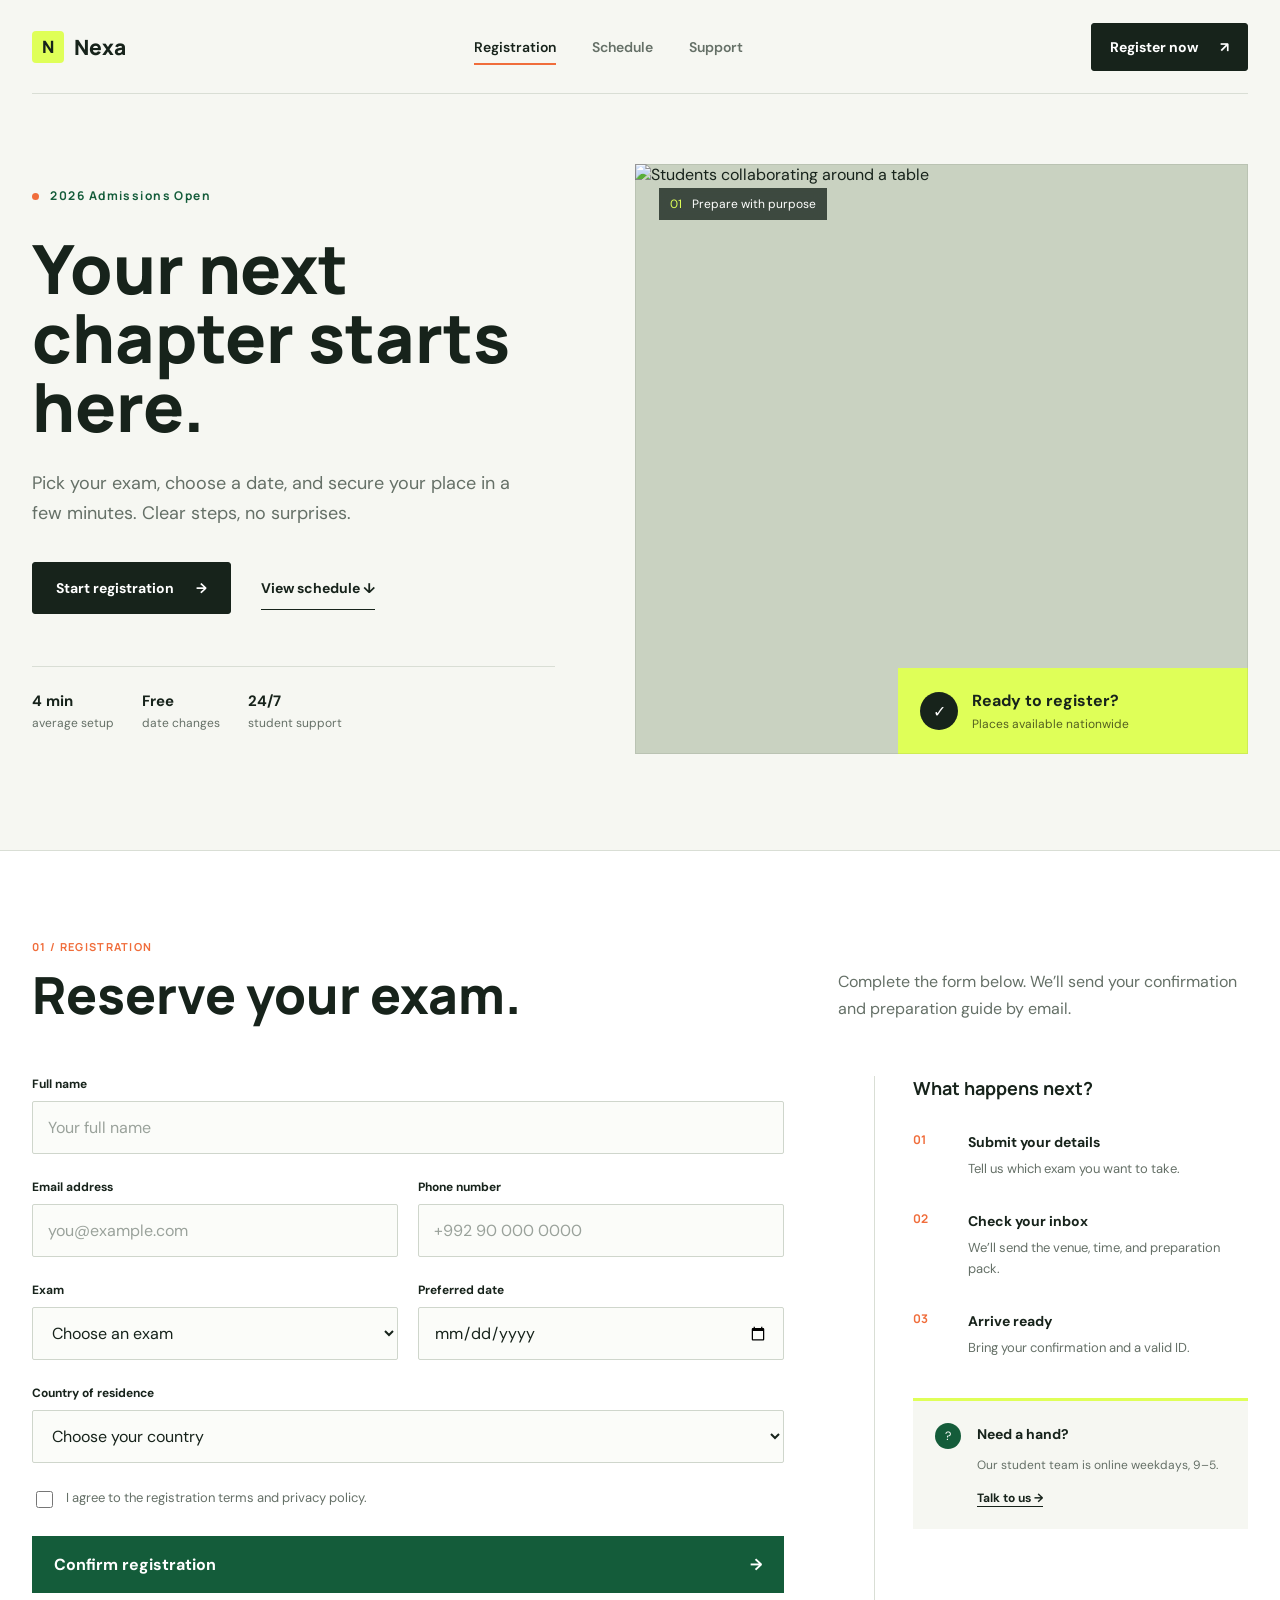
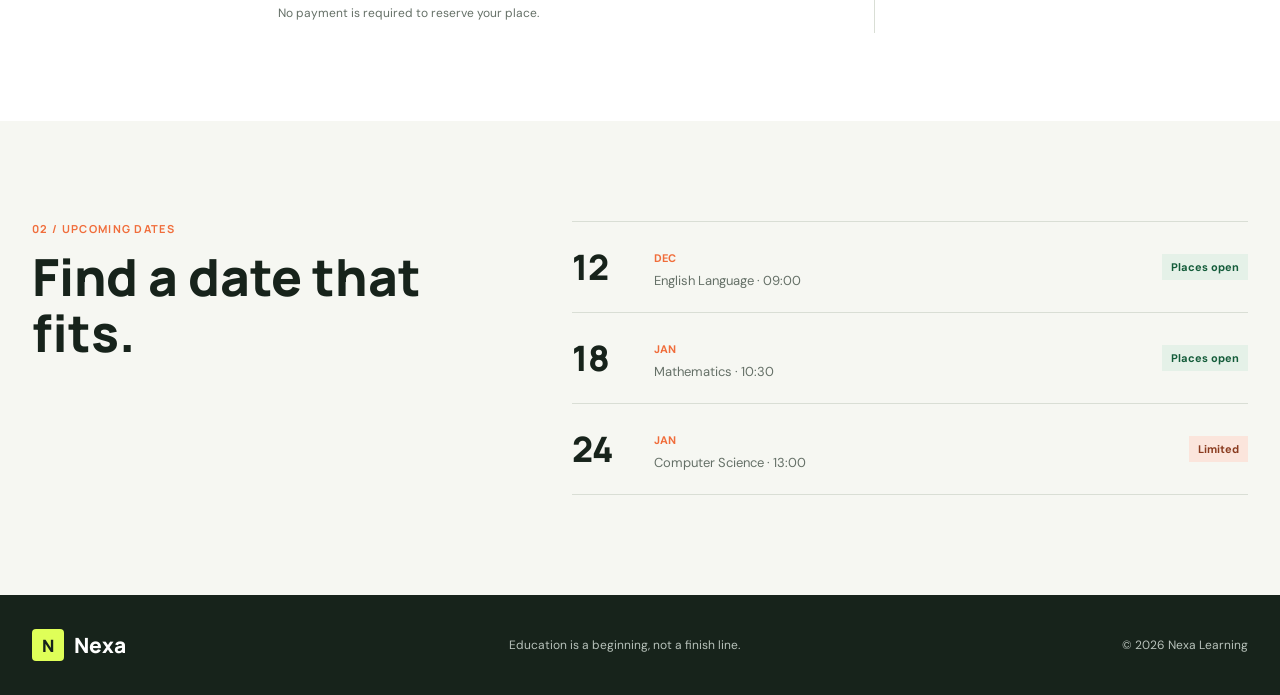
==== commit b60c1797: "create website" ====
--- a/html/index.html
+++ b/html/index.html
@@ -3,12 +3,209 @@
 <head>
     <meta charset="UTF-8">
     <meta name="viewport" content="width=device-width, initial-scale=1.0">
-    <title>test</title>
+    <meta name="description" content="Register for your next exam with the Nexa student portal.">
+    <title>Nexa | Exam Registration</title>
+    <link rel="preconnect" href="https://fonts.googleapis.com">
+    <link rel="preconnect" href="https://fonts.gstatic.com" crossorigin>
+    <link href="https://fonts.googleapis.com/css2?family=DM+Sans:wght@400;500;600;700&family=Manrope:wght@600;700;800&display=swap" rel="stylesheet">
+    <link rel="stylesheet" href="styse.css">
 </head>
-<body style="background-color:lightgray;">
-    <h1 style="color:black;text-align:center;">Welcome to My Website</h1>
-    <button style="color:white;background-color:green;font-size:18px;border-style:none;border-radius:10px;" padding="12px 30px 12px 30px">Click Me</button>
-
-
+<body>
+    <header class="site-header">
+        <a class="brand" href="#top" aria-label="Nexa home">
+            <span class="brand-mark" aria-hidden="true">N</span>
+            <span>Nexa</span>
+        </a>
+        <nav class="desktop-nav" aria-label="Main navigation">
+            <a class="active" href="#register">Registration</a>
+            <a href="#schedule">Schedule</a>
+            <a href="#support">Support</a>
+        </nav>
+        <button class="menu-button" type="button" aria-label="Open navigation" aria-expanded="false">
+            <span></span><span></span><span></span>
+        </button>
+        <a class="header-action" href="#register">Register now <span aria-hidden="true">↗</span></a>
+    </header>
+
+    <main id="top">
+        <section class="hero" aria-labelledby="hero-title">
+            <div class="hero-copy">
+                <p class="eyebrow"><span></span> 2026 Admissions Open</p>
+                <h1 id="hero-title">Your next chapter starts here.</h1>
+                <p class="hero-description">Pick your exam, choose a date, and secure your place in a few minutes. Clear steps, no surprises.</p>
+                <div class="hero-actions">
+                    <a class="primary-button" href="#register">Start registration <span aria-hidden="true">→</span></a>
+                    <a class="text-button" href="#schedule">View schedule <span aria-hidden="true">↓</span></a>
+                </div>
+                <div class="trust-row" aria-label="Registration benefits">
+                    <span><b>4 min</b> average setup</span>
+                    <span><b>Free</b> date changes</span>
+                    <span><b>24/7</b> student support</span>
+                </div>
+            </div>
+            <div class="hero-visual" aria-label="Student studying in a library">
+                <img src="https://images.unsplash.com/photo-1523240795612-9a054b0db644?auto=format&fit=crop&w=1200&q=85" alt="Students collaborating around a table">
+                <div class="image-label"><span>01</span> Prepare with purpose</div>
+                <div class="score-card">
+                    <span class="score-icon" aria-hidden="true">✓</span>
+                    <div><strong>Ready to register?</strong><small>Places available nationwide</small></div>
+                </div>
+            </div>
+        </section>
+
+        <section class="registration-section" id="register" aria-labelledby="register-title">
+            <div class="section-heading">
+                <div>
+                    <p class="section-number">01 / REGISTRATION</p>
+                    <h2 id="register-title">Reserve your exam.</h2>
+                </div>
+                <p>Complete the form below. We’ll send your confirmation and preparation guide by email.</p>
+            </div>
+
+            <div class="registration-layout">
+                <form id="exam-form" novalidate>
+                    <div class="form-grid">
+                        <div class="field full-width">
+                            <label for="name">Full name</label>
+                            <input id="name" name="name" type="text" autocomplete="name" placeholder="Your full name" required>
+                            <span class="field-error">Please enter your full name.</span>
+                        </div>
+                        <div class="field">
+                            <label for="email">Email address</label>
+                            <input id="email" name="email" type="email" autocomplete="email" placeholder="you@example.com" required>
+                            <span class="field-error">Enter a valid email address.</span>
+                        </div>
+                        <div class="field">
+                            <label for="phone">Phone number</label>
+                            <input id="phone" name="phone" type="tel" autocomplete="tel" placeholder="+992 90 000 0000" required>
+                            <span class="field-error">Please enter your phone number.</span>
+                        </div>
+                        <div class="field">
+                            <label for="exam">Exam</label>
+                            <select id="exam" name="exam" required>
+                                <option value="">Choose an exam</option>
+                                <option>English Language</option>
+                                <option>Mathematics</option>
+                                <option>Computer Science</option>
+                                <option>Science & Technology</option>
+                            </select>
+                            <span class="field-error">Please choose an exam.</span>
+                        </div>
+                        <div class="field">
+                            <label for="date">Preferred date</label>
+                            <input id="date" name="date" type="date" required>
+                            <span class="field-error">Please choose a date.</span>
+                        </div>
+                        <div class="field full-width">
+                            <label for="country">Country of residence</label>
+                            <select id="country" name="country" required>
+                                <option value="">Choose your country</option>
+                                <option>Tajikistan</option>
+                                <option>Uzbekistan</option>
+                                <option>Kyrgyzstan</option>
+                                <option>Kazakhstan</option>
+                                <option>Other</option>
+                            </select>
+                            <span class="field-error">Please choose your country.</span>
+                        </div>
+                    </div>
+                    <label class="consent">
+                        <input name="consent" type="checkbox" required>
+                        <span>I agree to the registration terms and privacy policy.</span>
+                    </label>
+                    <button class="submit-button" type="submit">Confirm registration <span aria-hidden="true">→</span></button>
+                    <p class="form-note">No payment is required to reserve your place.</p>
+                </form>
+
+                <aside class="steps" aria-label="Registration process">
+                    <p class="steps-title">What happens next?</p>
+                    <ol>
+                        <li><span>01</span><div><strong>Submit your details</strong><p>Tell us which exam you want to take.</p></div></li>
+                        <li><span>02</span><div><strong>Check your inbox</strong><p>We’ll send the venue, time, and preparation pack.</p></div></li>
+                        <li><span>03</span><div><strong>Arrive ready</strong><p>Bring your confirmation and a valid ID.</p></div></li>
+                    </ol>
+                    <div class="help-card" id="support">
+                        <span aria-hidden="true">?</span>
+                        <div><strong>Need a hand?</strong><p>Our student team is online weekdays, 9–5.</p><a href="mailto:hello@nexa.example">Talk to us →</a></div>
+                    </div>
+                </aside>
+            </div>
+        </section>
+
+        <section class="schedule-section" id="schedule" aria-labelledby="schedule-title">
+            <div>
+                <p class="section-number">02 / UPCOMING DATES</p>
+                <h2 id="schedule-title">Find a date that fits.</h2>
+            </div>
+            <div class="date-list">
+                <article><span class="date-day">12</span><div><strong>DEC</strong><p>English Language · 09:00</p></div><span class="availability">Places open</span></article>
+                <article><span class="date-day">18</span><div><strong>JAN</strong><p>Mathematics · 10:30</p></div><span class="availability">Places open</span></article>
+                <article><span class="date-day">24</span><div><strong>JAN</strong><p>Computer Science · 13:00</p></div><span class="availability limited">Limited</span></article>
+            </div>
+        </section>
+    </main>
+
+    <footer>
+        <a class="brand" href="#top"><span class="brand-mark" aria-hidden="true">N</span><span>Nexa</span></a>
+        <p>Education is a beginning, not a finish line.</p>
+        <p>© 2026 Nexa Learning</p>
+    </footer>
+
+    <div class="success-modal" role="dialog" aria-modal="true" aria-labelledby="success-title" hidden>
+        <div class="success-content">
+            <span class="success-check" aria-hidden="true">✓</span>
+            <p class="eyebrow">REGISTRATION RECEIVED</p>
+            <h2 id="success-title">You’re on the list.</h2>
+            <p>Thanks, <strong id="registered-name"></strong>. Your exam details are on their way to your inbox.</p>
+            <button type="button" id="close-modal">Done</button>
+        </div>
+    </div>
+
+    <script>
+        const menuButton = document.querySelector('.menu-button');
+        const nav = document.querySelector('.desktop-nav');
+        const form = document.querySelector('#exam-form');
+        const modal = document.querySelector('.success-modal');
+        const closeModal = document.querySelector('#close-modal');
+        const dateInput = document.querySelector('#date');
+
+        dateInput.min = new Date().toISOString().split('T')[0];
+        menuButton.addEventListener('click', () => {
+            const isOpen = nav.classList.toggle('open');
+            menuButton.setAttribute('aria-expanded', isOpen);
+        });
+        nav.querySelectorAll('a').forEach(link => link.addEventListener('click', () => {
+            nav.classList.remove('open');
+            menuButton.setAttribute('aria-expanded', 'false');
+        }));
+        form.addEventListener('submit', event => {
+            event.preventDefault();
+            let valid = true;
+            form.querySelectorAll('[required]').forEach(field => {
+                const invalid = !field.checkValidity();
+                field.closest('.field')?.classList.toggle('invalid', invalid);
+                if (invalid) valid = false;
+            });
+            if (!valid) {
+                form.querySelector(':invalid')?.focus();
+                return;
+            }
+            document.querySelector('#registered-name').textContent = form.elements.name.value.split(' ')[0];
+            modal.hidden = false;
+            document.body.classList.add('modal-open');
+            closeModal.focus();
+        });
+        closeModal.addEventListener('click', () => {
+            modal.hidden = true;
+            document.body.classList.remove('modal-open');
+            form.reset();
+        });
+        document.addEventListener('keydown', event => {
+            if (event.key === 'Escape' && !modal.hidden) closeModal.click();
+        });
+        form.addEventListener('input', event => {
+            event.target.closest('.field')?.classList.toggle('invalid', !event.target.checkValidity());
+        });
+    </script>
 </body>
 </html>
--- a/html/styse.css
+++ b/html/styse.css
@@ -0,0 +1,152 @@
+:root {
+    --ink: #17231b;
+    --muted: #657067;
+    --paper: #f6f7f2;
+    --white: #ffffff;
+    --line: #d9ded5;
+    --green: #145c3a;
+    --acid: #dfff58;
+    --orange: #f06d3b;
+    --display: "Manrope", sans-serif;
+    --body: "DM Sans", sans-serif;
+}
+
+* { box-sizing: border-box; }
+html { scroll-behavior: smooth; }
+body { margin: 0; color: var(--ink); background: var(--paper); font-family: var(--body); }
+a { color: inherit; text-decoration: none; }
+button, input, select { font: inherit; }
+button, a { -webkit-tap-highlight-color: transparent; }
+
+.site-header {
+    width: min(1240px, calc(100% - 64px));
+    height: 94px;
+    margin: 0 auto;
+    display: flex;
+    align-items: center;
+    justify-content: space-between;
+    border-bottom: 1px solid var(--line);
+}
+.brand { display: inline-flex; align-items: center; gap: 10px; font: 800 21px var(--display); }
+.brand-mark { width: 32px; height: 32px; display: grid; place-items: center; color: var(--ink); background: var(--acid); border-radius: 4px; font-size: 17px; }
+.desktop-nav { display: flex; gap: 36px; font-size: 14px; font-weight: 600; color: var(--muted); }
+.desktop-nav a { padding: 9px 0; position: relative; }
+.desktop-nav a:hover, .desktop-nav a.active { color: var(--ink); }
+.desktop-nav a.active::after { content: ""; position: absolute; left: 0; right: 0; bottom: 0; height: 2px; background: var(--orange); }
+.header-action, .primary-button { display: inline-flex; align-items: center; justify-content: center; gap: 22px; background: var(--ink); color: var(--white); padding: 14px 18px; font-size: 14px; font-weight: 700; border: 1px solid var(--ink); border-radius: 3px; }
+.header-action:hover, .primary-button:hover { background: var(--green); }
+.menu-button { display: none; width: 40px; height: 40px; padding: 10px; border: 1px solid var(--line); background: transparent; }
+.menu-button span { display: block; height: 2px; margin: 4px 0; background: var(--ink); }
+
+.hero { width: min(1240px, calc(100% - 64px)); margin: 0 auto; padding: 70px 0 96px; display: grid; grid-template-columns: 0.92fr 1.08fr; gap: 80px; align-items: center; }
+.hero-copy { max-width: 570px; }
+.eyebrow { margin: 0 0 30px; color: var(--green); font: 700 12px var(--display); letter-spacing: 0.12em; }
+.eyebrow span { display: inline-block; width: 7px; height: 7px; margin-right: 8px; border-radius: 50%; background: var(--orange); }
+h1, h2 { margin: 0; font-family: var(--display); font-weight: 800; letter-spacing: 0; }
+h1 { font-size: clamp(54px, 5.3vw, 80px); line-height: 1.02; }
+.hero-description { max-width: 500px; margin: 28px 0 34px; color: var(--muted); font-size: 18px; line-height: 1.65; }
+.hero-actions { display: flex; align-items: center; gap: 30px; }
+.primary-button { min-height: 52px; padding-inline: 23px; }
+.text-button { padding: 12px 0; border-bottom: 1px solid var(--ink); font-size: 14px; font-weight: 700; }
+.trust-row { display: flex; gap: 28px; margin-top: 52px; padding-top: 24px; border-top: 1px solid var(--line); color: var(--muted); font-size: 12px; }
+.trust-row span { display: flex; flex-direction: column; gap: 4px; }
+.trust-row b { color: var(--ink); font-size: 15px; }
+.hero-visual { min-height: 590px; position: relative; overflow: hidden; background: #c9d2c1; }
+.hero-visual::after { content: ""; position: absolute; inset: 0; box-shadow: inset 0 0 0 1px rgba(23, 35, 27, 0.08); pointer-events: none; }
+.hero-visual > img { width: 100%; height: 100%; position: absolute; inset: 0; object-fit: cover; }
+.image-label { position: absolute; top: 24px; left: 24px; display: flex; align-items: center; gap: 10px; padding: 8px 11px; color: var(--white); background: rgba(23, 35, 27, 0.78); backdrop-filter: blur(6px); font-size: 12px; }
+.image-label span { color: var(--acid); }
+.score-card { position: absolute; right: 0; bottom: 0; display: flex; align-items: center; gap: 14px; width: min(350px, 82%); padding: 22px; background: var(--acid); }
+.score-icon { width: 38px; height: 38px; display: grid; place-items: center; flex: 0 0 auto; background: var(--ink); color: var(--white); border-radius: 50%; }
+.score-card strong, .score-card small { display: block; }
+.score-card small { margin-top: 5px; color: #536020; font-size: 12px; }
+
+.registration-section { padding: 88px max(32px, calc((100vw - 1240px) / 2)); background: var(--white); border-top: 1px solid var(--line); }
+.section-heading { display: flex; justify-content: space-between; align-items: end; gap: 50px; margin-bottom: 54px; }
+.section-number { margin: 0 0 13px; color: var(--orange); font: 700 11px var(--display); letter-spacing: 0.12em; }
+h2 { font-size: clamp(38px, 4vw, 58px); line-height: 1.08; }
+.section-heading > p { max-width: 410px; margin: 0; color: var(--muted); line-height: 1.7; }
+.registration-layout { display: grid; grid-template-columns: 1.45fr 0.72fr; gap: 90px; }
+.form-grid { display: grid; grid-template-columns: 1fr 1fr; gap: 25px 20px; }
+.full-width { grid-column: 1 / -1; }
+.field label { display: block; margin-bottom: 9px; font-size: 12px; font-weight: 700; }
+.field input, .field select { width: 100%; min-height: 53px; border: 1px solid #cfd6cc; border-radius: 2px; background: #fbfcf9; color: var(--ink); padding: 0 15px; outline: none; }
+.field input::placeholder { color: #9aA29b; }
+.field input:focus, .field select:focus { border-color: var(--green); box-shadow: 0 0 0 3px rgba(20, 92, 58, 0.1); }
+.field.invalid input, .field.invalid select { border-color: #bf3e2b; }
+.field-error { display: none; margin-top: 7px; color: #a63222; font-size: 12px; }
+.field.invalid .field-error { display: block; }
+.consent { display: flex; gap: 10px; align-items: flex-start; margin: 25px 0; color: var(--muted); font-size: 13px; line-height: 1.5; }
+.consent input { width: 17px; height: 17px; accent-color: var(--green); }
+.submit-button { width: 100%; min-height: 57px; padding: 0 22px; display: flex; justify-content: space-between; align-items: center; border: 0; background: var(--green); color: var(--white); cursor: pointer; font-weight: 700; }
+.submit-button:hover { background: var(--ink); }
+.form-note { color: var(--muted); text-align: center; font-size: 12px; }
+.steps { border-left: 1px solid var(--line); padding-left: 38px; }
+.steps-title { margin: 0 0 31px; font: 700 18px var(--display); }
+.steps ol { list-style: none; padding: 0; margin: 0; }
+.steps li { display: grid; grid-template-columns: 40px 1fr; gap: 15px; margin-bottom: 30px; }
+.steps li > span { color: var(--orange); font: 700 12px var(--display); }
+.steps strong { font-size: 14px; }
+.steps li p { margin: 7px 0 0; color: var(--muted); font-size: 13px; line-height: 1.6; }
+.help-card { display: flex; gap: 16px; margin-top: 40px; padding: 22px; background: var(--paper); border-top: 3px solid var(--acid); }
+.help-card > span { width: 26px; height: 26px; display: grid; place-items: center; flex: 0 0 auto; color: var(--white); background: var(--green); border-radius: 50%; font-size: 12px; }
+.help-card p { color: var(--muted); font-size: 12px; line-height: 1.5; }
+.help-card a { font-size: 12px; font-weight: 700; border-bottom: 1px solid var(--ink); }
+
+.schedule-section { width: min(1240px, calc(100% - 64px)); margin: 0 auto; padding: 100px 0; display: grid; grid-template-columns: 0.8fr 1.2fr; gap: 90px; align-items: start; }
+.date-list { border-top: 1px solid var(--line); }
+.date-list article { display: grid; grid-template-columns: 64px 1fr auto; gap: 18px; align-items: center; padding: 21px 0; border-bottom: 1px solid var(--line); }
+.date-day { font: 800 35px var(--display); }
+.date-list strong { color: var(--orange); font-size: 11px; }
+.date-list p { margin: 5px 0 0; color: var(--muted); font-size: 13px; }
+.availability { padding: 6px 9px; color: var(--green); background: #e5f1e8; font-size: 11px; font-weight: 700; }
+.availability.limited { color: #8a3c20; background: #fbe5dc; }
+footer { padding: 30px max(32px, calc((100vw - 1240px) / 2)); display: flex; align-items: center; justify-content: space-between; gap: 20px; background: var(--ink); color: var(--white); }
+footer p { color: #b8c2bb; font-size: 12px; }
+footer .brand-mark { color: var(--ink); }
+
+.modal-open { overflow: hidden; }
+.success-modal { position: fixed; z-index: 20; inset: 0; display: grid; place-items: center; padding: 24px; background: rgba(14, 25, 18, 0.75); }
+.success-modal[hidden] { display: none; }
+.success-content { width: min(460px, 100%); padding: 44px; text-align: center; background: var(--white); border-top: 7px solid var(--acid); box-shadow: 0 24px 80px rgba(0, 0, 0, 0.26); }
+.success-check { width: 54px; height: 54px; display: grid; place-items: center; margin: 0 auto 24px; color: var(--white); background: var(--green); border-radius: 50%; font-size: 23px; }
+.success-content .eyebrow { margin-bottom: 13px; }
+.success-content h2 { font-size: 40px; }
+.success-content > p:not(.eyebrow) { color: var(--muted); line-height: 1.6; }
+.success-content button { width: 100%; margin-top: 10px; padding: 14px; border: 0; color: var(--white); background: var(--ink); cursor: pointer; font-weight: 700; }
+
+@media (max-width: 900px) {
+    .hero { grid-template-columns: 1fr; gap: 50px; }
+    .hero-copy { max-width: 680px; }
+    .hero-visual { min-height: 490px; }
+    .registration-layout { grid-template-columns: 1fr; gap: 50px; }
+    .steps { border-left: 0; border-top: 1px solid var(--line); padding: 38px 0 0; }
+    .schedule-section { grid-template-columns: 1fr; gap: 40px; }
+}
+
+@media (max-width: 680px) {
+    .site-header { width: calc(100% - 36px); height: 76px; }
+    .desktop-nav { display: none; position: absolute; z-index: 10; top: 75px; left: 0; right: 0; padding: 26px 24px; background: var(--white); border-bottom: 1px solid var(--line); flex-direction: column; gap: 8px; box-shadow: 0 16px 30px rgba(23, 35, 27, 0.09); }
+    .desktop-nav.open { display: flex; }
+    .desktop-nav a.active::after { display: none; }
+    .header-action { display: none; }
+    .menu-button { display: block; }
+    .hero { width: calc(100% - 36px); padding: 45px 0 65px; }
+    h1 { font-size: 52px; }
+    .hero-description { font-size: 16px; }
+    .hero-actions { align-items: stretch; flex-direction: column; gap: 15px; }
+    .text-button { align-self: flex-start; }
+    .trust-row { gap: 18px; margin-top: 36px; }
+    .hero-visual { min-height: 390px; }
+    .score-card { width: 88%; }
+    .registration-section { padding: 66px 18px; }
+    .section-heading { display: block; margin-bottom: 36px; }
+    .section-heading > p { margin-top: 18px; }
+    .form-grid { grid-template-columns: 1fr; }
+    .full-width { grid-column: auto; }
+    .schedule-section { width: calc(100% - 36px); padding: 70px 0; }
+    .date-list article { grid-template-columns: 50px 1fr; }
+    .availability { grid-column: 2; justify-self: start; }
+    footer { padding: 30px 18px; align-items: flex-start; flex-direction: column; }
+    .success-content { padding: 34px 24px; }
+}
